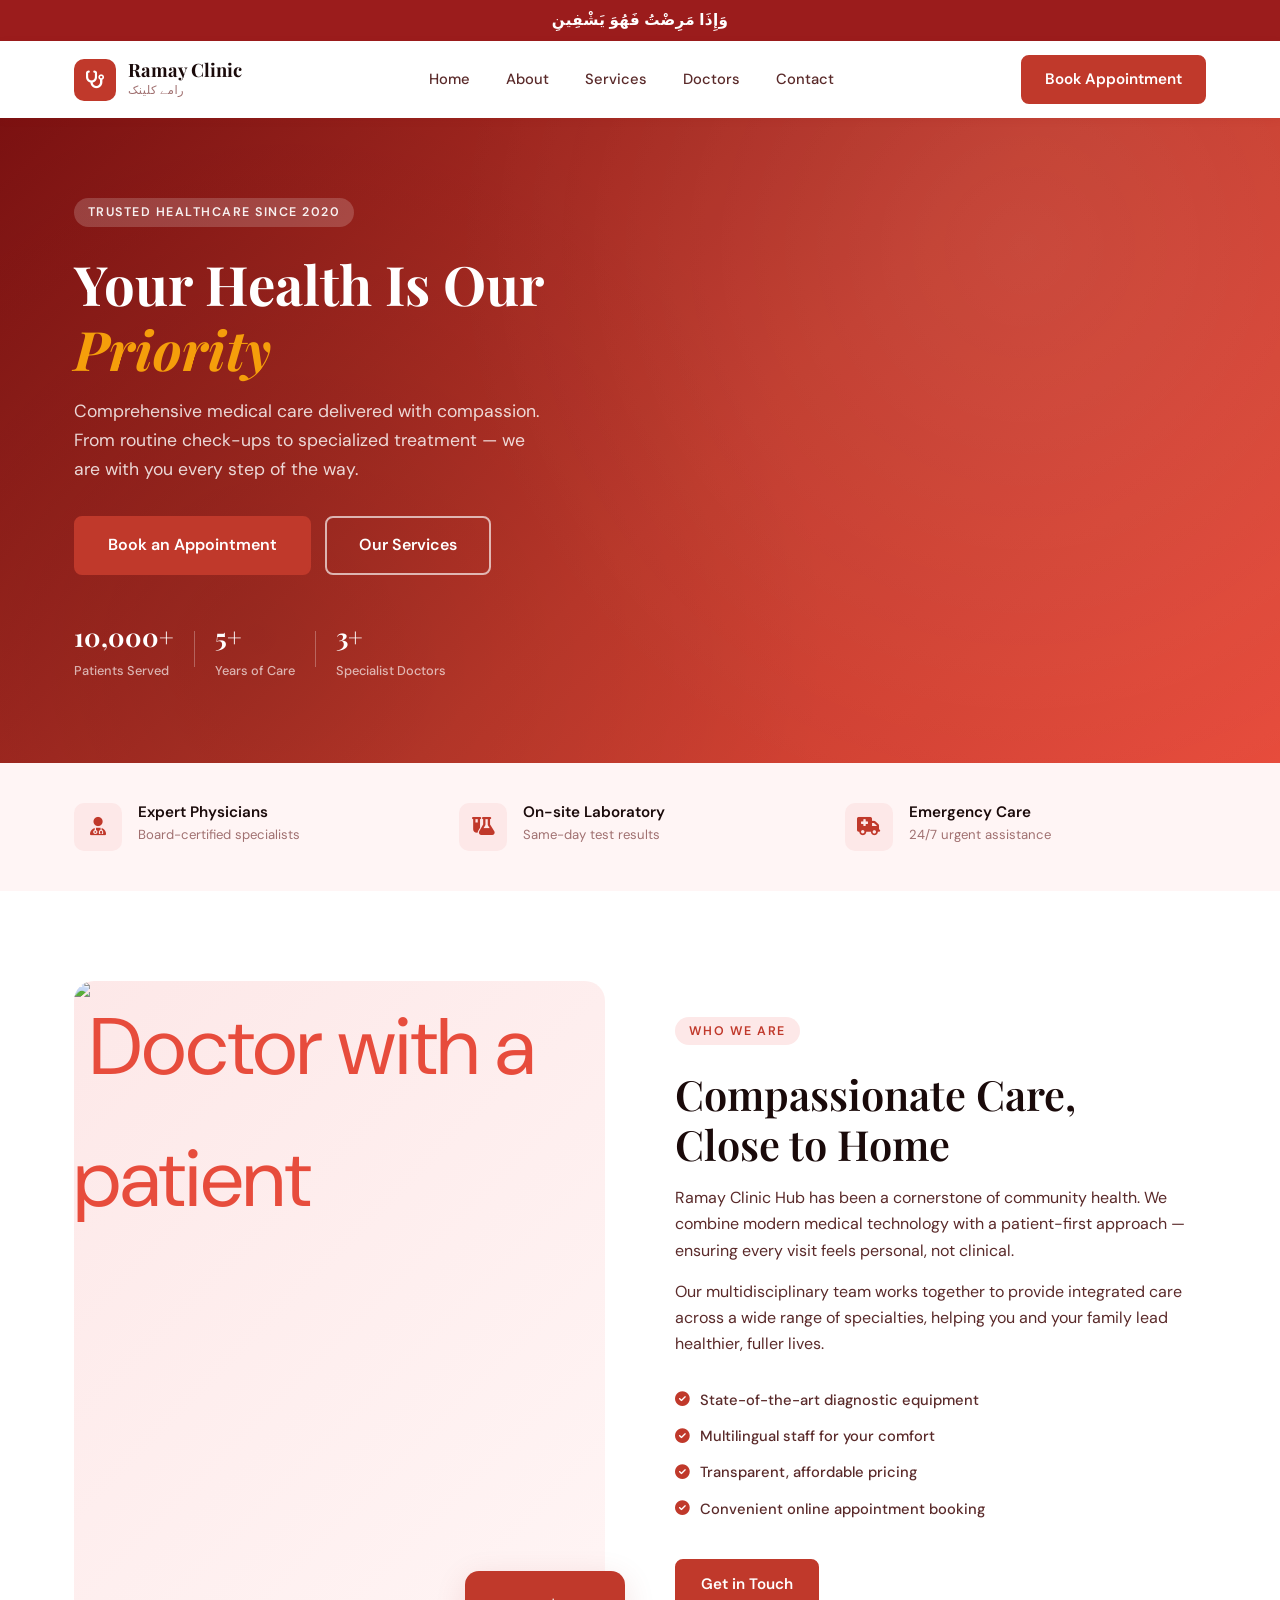
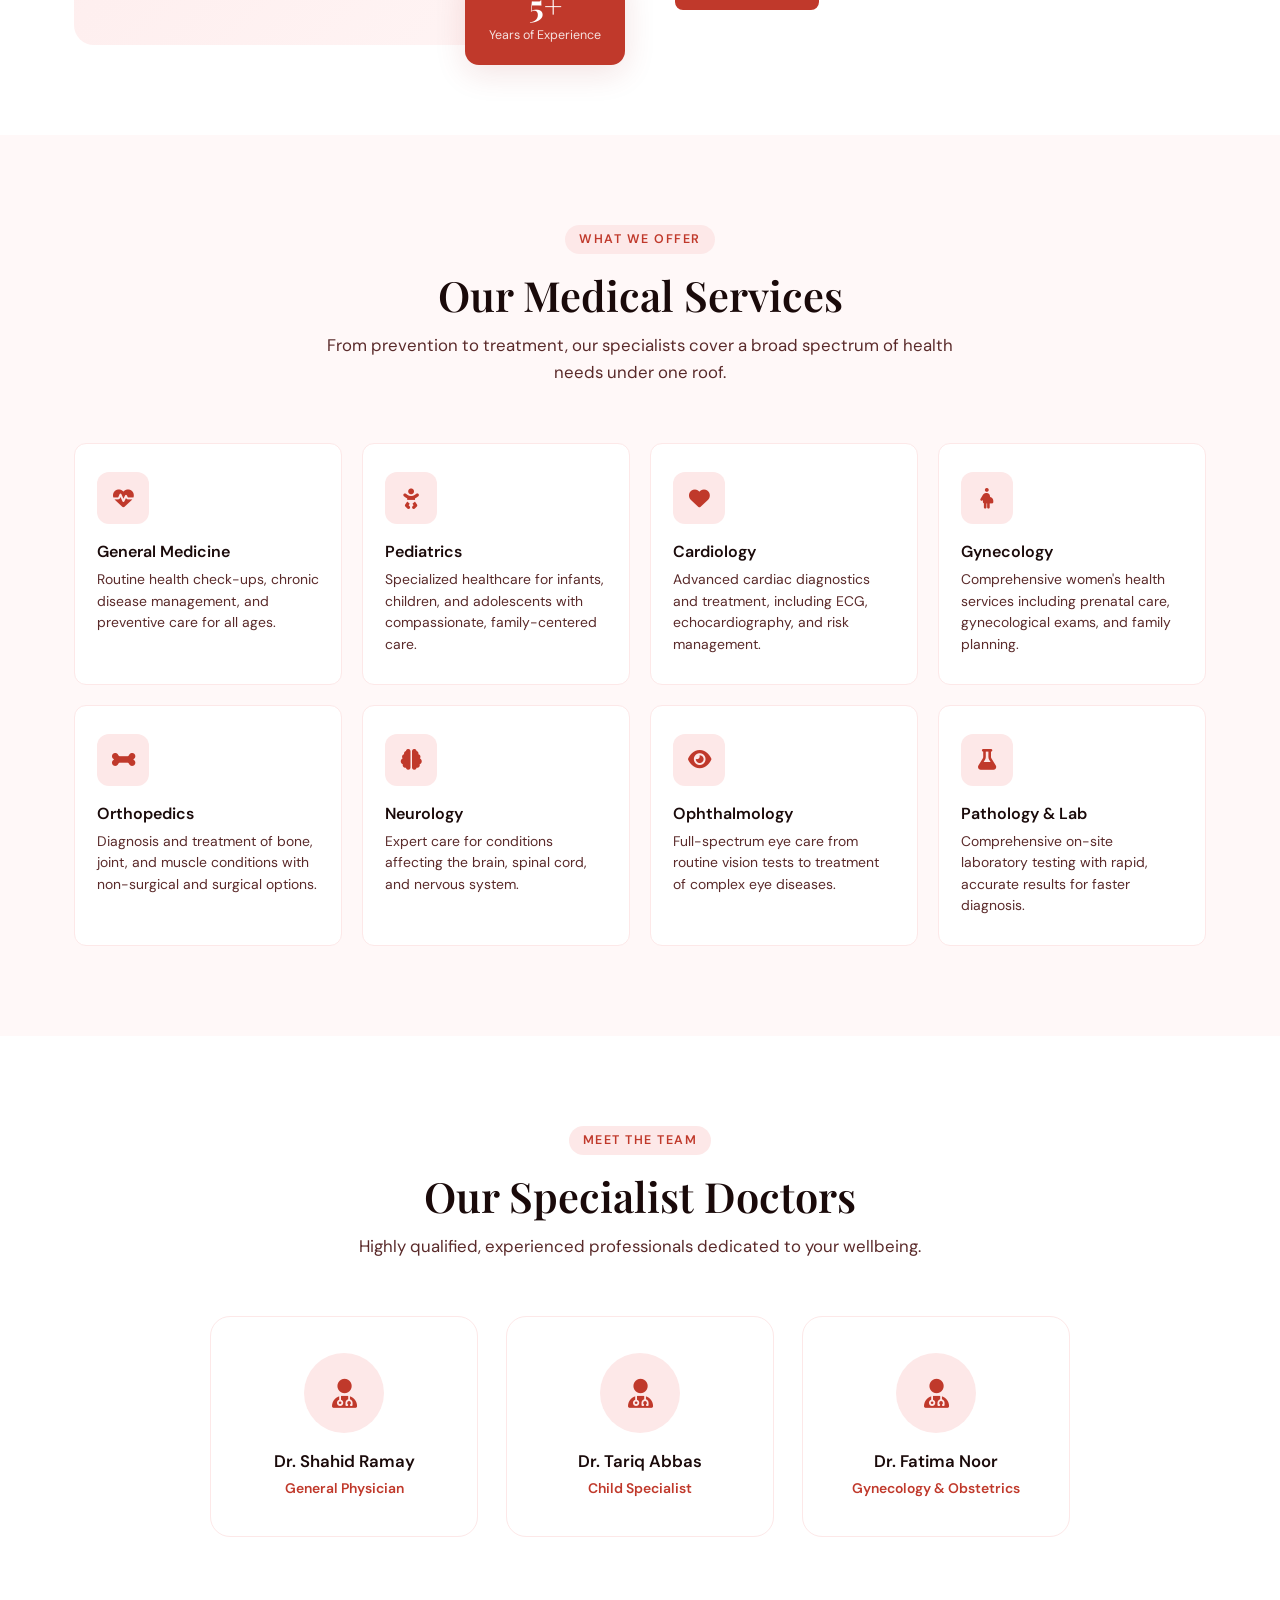
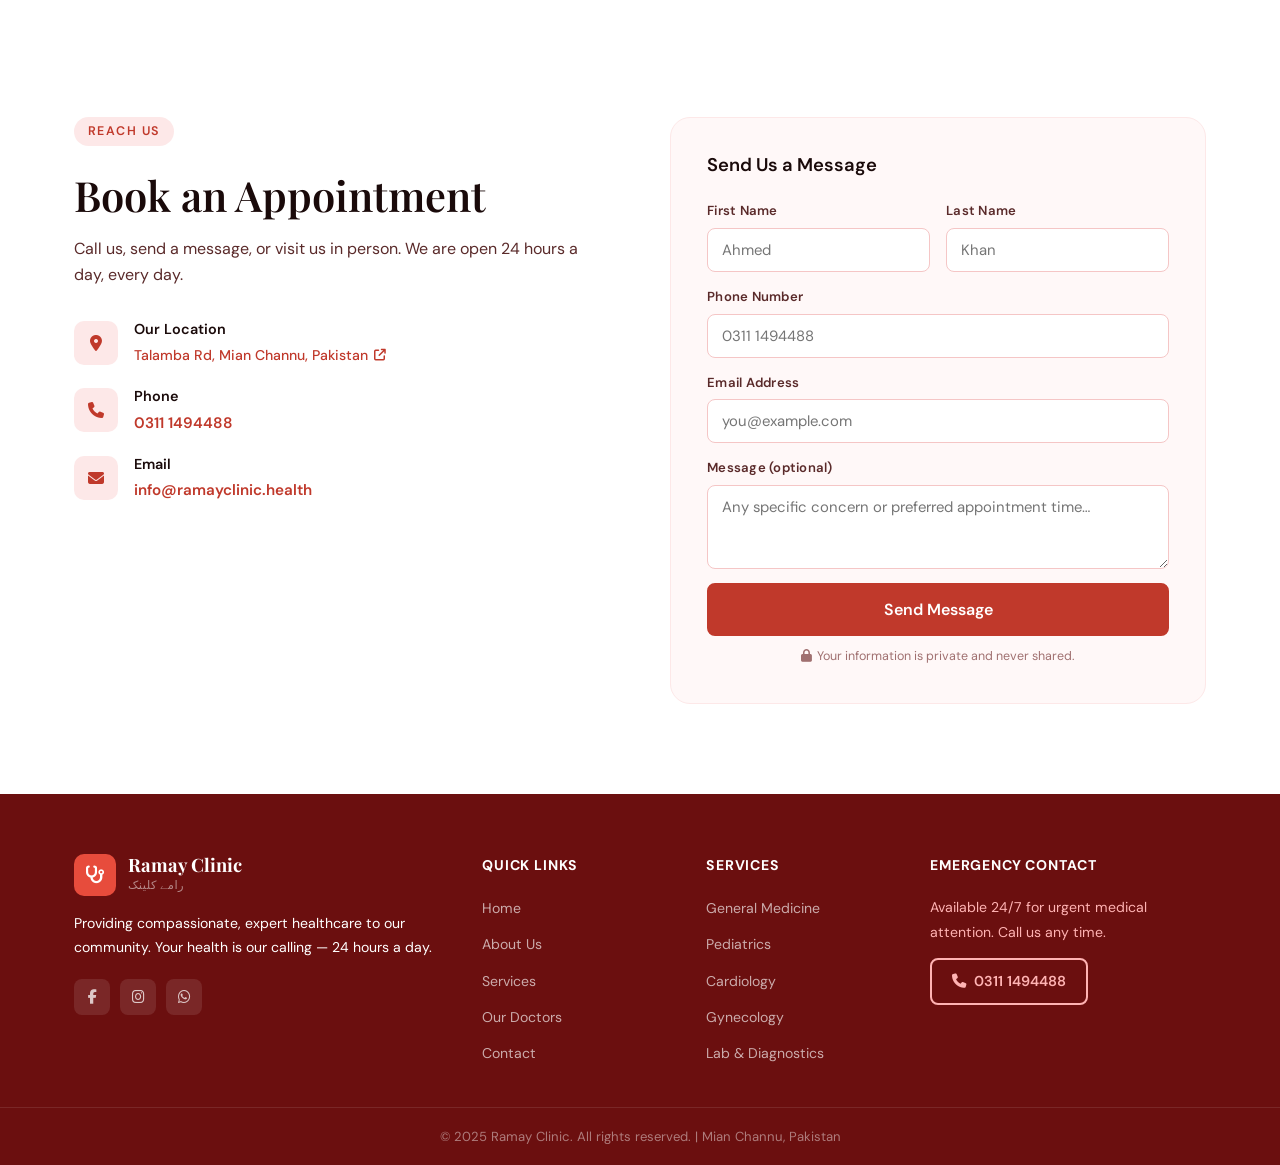
==== index.html @ 27552fd7 "Add files via upload" ====
<!DOCTYPE html>
<html lang="en">
<head>
  <meta charset="UTF-8" />
  <meta name="viewport" content="width=device-width, initial-scale=1.0" />
  <title>Ramay Clinic  | رامے کلینک</title>
  <link rel="stylesheet" href="style.css" />
  <link href="https://fonts.googleapis.com/css2?family=DM+Sans:ital,opsz,wght@0,9..40,300;0,9..40,400;0,9..40,500;0,9..40,600;0,9..40,700;1,9..40,400&family=Playfair+Display:wght@400;600;700&display=swap" rel="stylesheet" />
  <link rel="stylesheet" href="https://cdnjs.cloudflare.com/ajax/libs/font-awesome/6.5.0/css/all.min.css" />
</head>
<body>

  <!-- TOP BAR -->
  <div class="topbar">
    <div class="topbar-inner">
      <div class="topbar-marquee" aria-label="Arabic quote about healing">
        <span class="topbar-marquee-text">وَإِذَا مَرِضْتُ فَهُوَ يَشْفِينِ</span>
      </div>
    </div>
  </div>

  <!-- NAVBAR -->
  <header class="navbar" id="navbar">
    <div class="container nav-inner">
      <a href="#" class="logo">
        <div class="logo-icon"><i class="fa fa-stethoscope"></i></div>
        <div class="logo-text">
          <span class="logo-main">Ramay Clinic</span>
          <span class="logo-sub">رامے کلینک</span>
        </div>
      </a>
      <nav class="nav-links">
        <a href="#home">Home</a>
        <a href="#about">About</a>
        <a href="#services">Services</a>
        <a href="#doctors">Doctors</a>
        <a href="#contact">Contact</a>
      </nav>
      <a href="#contact" class="btn btn-primary nav-cta">Book Appointment</a>
      <button class="hamburger" id="hamburger" aria-label="Menu">
        <span></span><span></span><span></span>
      </button>
    </div>
    <div class="mobile-menu" id="mobileMenu">
      <a href="#home">Home</a>
      <a href="#about">About</a>
      <a href="#services">Services</a>
      <a href="#doctors">Doctors</a>
      <a href="#contact">Contact</a>
      <a href="#contact" class="btn btn-primary">Book Appointment</a>
    </div>
  </header>

  <!-- HERO -->
  <section class="hero" id="home">
    <div class="hero-bg"></div>
    <div class="container hero-inner">
      <div class="hero-content">
        <span class="eyebrow">Trusted Healthcare Since 2020</span>
        <h1>Your Health Is Our <em>Priority</em></h1>
        <p class="hero-desc">Comprehensive medical care delivered with compassion. From routine check-ups to specialized treatment — we are with you every step of the way.</p>
        <div class="hero-actions">
          <a href="#contact" class="btn btn-primary btn-lg">Book an Appointment</a>
          <a href="#services" class="btn btn-outline btn-lg">Our Services</a>
        </div>
        <div class="hero-stats">
          <div class="stat">
            <strong>10,000+</strong>
            <span>Patients Served</span>
          </div>
          <div class="stat-divider"></div>
          <div class="stat">
            <strong>5+</strong>
            <span>Years of Care</span>
          </div>
          <div class="stat-divider"></div>
          <div class="stat">
            <strong>3+</strong>
            <span>Specialist Doctors</span>
          </div>
        </div>
      </div>
      
  </section>

  <!-- QUICK FEATURES STRIP -->
  <section class="features-strip">
    <div class="container features-grid">
      <div class="feature-item">
        <div class="fi-icon"><i class="fa fa-user-doctor"></i></div>
        <div>
          <h4>Expert Physicians</h4>
          <p>Board-certified specialists</p>
        </div>
      </div>
      <div class="feature-item">
        <div class="fi-icon"><i class="fa fa-flask-vial"></i></div>
        <div>
          <h4>On-site Laboratory</h4>
          <p>Same-day test results</p>
        </div>
      </div>
      <div class="feature-item">
        <div class="fi-icon"><i class="fa fa-ambulance"></i></div>
        <div>
          <h4>Emergency Care</h4>
          <p>24/7 urgent assistance</p>
        </div>
      </div>
    </div>
  </section>

  <!-- ABOUT -->
  <section class="about section" id="about">
    <div class="container about-inner">
      <div class="about-image-col">
        <div class="about-img-wrap">
          <div class="about-img-placeholder">
            <img class="about-photo" src="wwroot/images/image.png" alt="Doctor with a patient" />
          </div>
          <div class="about-exp-badge">
            <strong>5+</strong>
            <span>Years of Experience</span>
          </div>
        </div>
      </div>
      <div class="about-content">
        <span class="eyebrow">Who We Are</span>
        <h2>Compassionate Care, <br/>Close to Home</h2>
        <p>Ramay Clinic Hub has been a cornerstone of community health. We combine modern medical technology with a patient-first approach — ensuring every visit feels personal, not clinical.</p>
        <p>Our multidisciplinary team works together to provide integrated care across a wide range of specialties, helping you and your family lead healthier, fuller lives.</p>
        <ul class="about-highlights">
          <li><i class="fa fa-circle-check"></i> State-of-the-art diagnostic equipment</li>
          <li><i class="fa fa-circle-check"></i> Multilingual staff for your comfort</li>
          <li><i class="fa fa-circle-check"></i> Transparent, affordable pricing</li>
          <li><i class="fa fa-circle-check"></i> Convenient online appointment booking</li>
        </ul>
        <a href="#contact" class="btn btn-primary">Get in Touch</a>
      </div>
    </div>
  </section>

  <!-- SERVICES -->
  <section class="services section bg-light" id="services">
    <div class="container">
      <div class="section-header">
        <span class="eyebrow">What We Offer</span>
        <h2>Our Medical Services</h2>
        <p>From prevention to treatment, our specialists cover a broad spectrum of health needs under one roof.</p>
      </div>
      <div class="services-grid">
        <div class="service-card">
          <div class="sc-icon"><i class="fa fa-heart-pulse"></i></div>
          <h3>General Medicine</h3>
          <p>Routine health check-ups, chronic disease management, and preventive care for all ages.</p>
        </div>
        <div class="service-card">
          <div class="sc-icon"><i class="fa fa-baby"></i></div>
          <h3>Pediatrics</h3>
          <p>Specialized healthcare for infants, children, and adolescents with compassionate, family-centered care.</p>
        </div>
        <div class="service-card">
          <div class="sc-icon"><i class="fa fa-heart"></i></div>
          <h3>Cardiology</h3>
          <p>Advanced cardiac diagnostics and treatment, including ECG, echocardiography, and risk management.</p>
        </div>
        <div class="service-card">
          <div class="sc-icon"><i class="fa fa-person-pregnant"></i></div>
          <h3>Gynecology</h3>
          <p>Comprehensive women's health services including prenatal care, gynecological exams, and family planning.</p>
        </div>
        <div class="service-card">
          <div class="sc-icon"><i class="fa fa-bone"></i></div>
          <h3>Orthopedics</h3>
          <p>Diagnosis and treatment of bone, joint, and muscle conditions with non-surgical and surgical options.</p>
        </div>
        <div class="service-card">
          <div class="sc-icon"><i class="fa fa-brain"></i></div>
          <h3>Neurology</h3>
          <p>Expert care for conditions affecting the brain, spinal cord, and nervous system.</p>
        </div>
        <div class="service-card">
          <div class="sc-icon"><i class="fa fa-eye"></i></div>
          <h3>Ophthalmology</h3>
          <p>Full-spectrum eye care from routine vision tests to treatment of complex eye diseases.</p>
        </div>
        <div class="service-card">
          <div class="sc-icon"><i class="fa fa-flask"></i></div>
          <h3>Pathology & Lab</h3>
          <p>Comprehensive on-site laboratory testing with rapid, accurate results for faster diagnosis.</p>
        </div>
      </div>
    </div>
  </section>

  <!-- DOCTORS -->
  <section class="doctors section" id="doctors">
    <div class="container">
      <div class="section-header">
        <span class="eyebrow">Meet the Team</span>
        <h2>Our Specialist Doctors</h2>
        <p>Highly qualified, experienced professionals dedicated to your wellbeing.</p>
      </div>
      <div class="doctors-grid">
        <div class="doctor-card">
          <div class="doc-avatar"><i class="fa fa-user-doctor"></i></div>
          <div class="doc-info">
            <h3>Dr. Shahid Ramay</h3>
            <p class="doc-spec">General Physician</p>
          </div>
        </div>
        <div class="doctor-card">
          <div class="doc-avatar"><i class="fa fa-user-doctor"></i></div>
          <div class="doc-info">
            <h3>Dr. Tariq Abbas</h3>
            <p class="doc-spec">Child Specialist</p>
          </div>
        </div>
        <div class="doctor-card">
          <div class="doc-avatar"><i class="fa fa-user-doctor"></i></div>
          <div class="doc-info">
            <h3>Dr. Fatima Noor</h3>
            <p class="doc-spec">Gynecology & Obstetrics</p>
          </div>
        </div>
      </div>
    </div>
  </section>

  <!-- CONTACT -->
  <section class="contact section" id="contact">
    <div class="container contact-inner">
      <div class="contact-info">
        <span class="eyebrow">Reach Us</span>
        <h2>Book an Appointment</h2>
        <p>Call us, send a message, or visit us in person. We are open 24 hours a day, every day.</p>

        <div class="info-items">
          <div class="info-item">
            <div class="ii-icon"><i class="fa fa-location-dot"></i></div>
            <div>
              <h4>Our Location</h4>
              <a href="https://maps.google.com/?q=F943+4VP,+Talamba+Rd,+Mian+Channu" target="_blank" rel="noopener" class="map-link">
                Talamba Rd, Mian Channu, Pakistan
                <i class="fa fa-arrow-up-right-from-square"></i>
              </a>
            </div>
          </div>
          <div class="info-item">
            <div class="ii-icon"><i class="fa fa-phone"></i></div>
            <div>
              <h4>Phone</h4>
              <a href="tel:03111494488" class="contact-link">0311 1494488</a>
            </div>
          </div>
          <div class="info-item">
            <div class="ii-icon"><i class="fa fa-envelope"></i></div>
            <div>
              <h4>Email</h4>
              <a href="mailto:info@ramayclinic.health" class="contact-link">info@ramayclinic.health</a>
            </div>
          </div>
          
        </div>
      </div>

      <div class="contact-form-wrap">
        <form class="contact-form" id="contactForm">
          <h3>Send Us a Message</h3>
          <div class="form-row">
            <div class="form-group">
              <label for="fname">First Name</label>
              <input type="text" id="fname" placeholder="Ahmed" required />
            </div>
            <div class="form-group">
              <label for="lname">Last Name</label>
              <input type="text" id="lname" placeholder="Khan" required />
            </div>
          </div>
          <div class="form-group">
            <label for="phone">Phone Number</label>
            <input type="tel" id="phone" placeholder="0311 1494488" required />
          </div>
          <div class="form-group">
            <label for="email">Email Address</label>
            <input type="email" id="email" placeholder="you@example.com" />
          </div>
          
          <div class="form-group">
            <label for="message">Message (optional)</label>
            <textarea id="message" rows="3" placeholder="Any specific concern or preferred appointment time…"></textarea>
          </div>
          <button type="submit" class="btn btn-primary btn-block btn-lg">Send Message</button>
          <p class="form-note"><i class="fa fa-lock"></i> Your information is private and never shared.</p>
          <div class="form-success" id="formSuccess">
            <i class="fa fa-circle-check"></i>
            <strong>Request Sent!</strong> We are happy to assist you.
          </div>
        </form>
      </div>
    </div>
  </section>

  <!-- FOOTER -->
  <footer class="footer">
    <div class="container footer-inner">
      <div class="footer-brand">
        <div class="logo">
          <div class="logo-icon"><i class="fa fa-stethoscope"></i></div>
          <div class="logo-text">
            <span class="logo-main">Ramay Clinic</span>
            <span class="logo-sub">رامے کلینک</span>
          </div>
        </div>
        <p>Providing compassionate, expert healthcare to our community. Your health is our calling — 24 hours a day.</p>
        <div class="social-links">
          <a href="#" aria-label="Facebook"><i class="fab fa-facebook-f"></i></a>
          <a href="#" aria-label="Instagram"><i class="fab fa-instagram"></i></a>
          <a href="#" aria-label="WhatsApp"><i class="fab fa-whatsapp"></i></a>
        </div>
      </div>
      <div class="footer-col">
        <h5>Quick Links</h5>
        <ul>
          <li><a href="#home">Home</a></li>
          <li><a href="#about">About Us</a></li>
          <li><a href="#services">Services</a></li>
          <li><a href="#doctors">Our Doctors</a></li>
          <li><a href="#contact">Contact</a></li>
        </ul>
      </div>
      <div class="footer-col">
        <h5>Services</h5>
        <ul>
          <li><a href="#services">General Medicine</a></li>
          <li><a href="#services">Pediatrics</a></li>
          <li><a href="#services">Cardiology</a></li>
          <li><a href="#services">Gynecology</a></li>
          <li><a href="#services">Lab & Diagnostics</a></li>
        </ul>
      </div>
      <div class="footer-col">
        <h5>Emergency Contact</h5>
        <p style="color:#ffb3b3; font-size:0.88rem; line-height:1.8; margin-bottom:12px;">Available 24/7 for urgent medical attention. Call us any time.</p>
        <a href="tel:03111494488" class="btn btn-outline-light">
          <i class="fa fa-phone"></i> 0311 1494488
        </a>
      </div>
    </div>
    <div class="footer-bottom">
      <div class="container">
        <p>© 2025 Ramay Clinic. All rights reserved. | Mian Channu, Pakistan</p>
      </div>
    </div>
  </footer>

  <script src="script.js"></script>
</body>
</html>
---- style.css ----
/* ===================================
   RAMA CLINIC HUB — RED & WHITE THEME
   Palette:
   --red-dark:    #9b1c1c
   --red:         #c0392b
   --red-mid:     #e74c3c
   --red-light:   #fde8e8
   --red-pale:    #fff5f5
   --accent:      #f59e0b
   --text:        #1a0a0a
   --text-mid:    #5a2a2a
   --text-light:  #a07070
   --white:       #ffffff
   --bg-light:    #fff8f8
=================================== */

*, *::before, *::after { box-sizing: border-box; margin: 0; padding: 0; }

:root {
  --red-dark:   #9b1c1c;
  --red:        #c0392b;
  --red-mid:    #e74c3c;
  --red-light:  #fde8e8;
  --red-pale:   #fff5f5;
  --accent:     #f59e0b;
  --text:       #1a0a0a;
  --text-mid:   #5a2a2a;
  --text-light: #a07070;
  --white:      #ffffff;
  --bg-light:   #fff8f8;
  --shadow-sm:  0 2px 8px rgba(155,28,28,0.08);
  --shadow-md:  0 8px 32px rgba(155,28,28,0.12);
  --shadow-lg:  0 20px 60px rgba(155,28,28,0.16);
  --radius:     12px;
  --radius-lg:  20px;
}

html { scroll-behavior: smooth; }

body {
  font-family: 'DM Sans', system-ui, sans-serif;
  color: var(--text);
  background: var(--white);
  line-height: 1.65;
  font-size: 1rem;
  -webkit-font-smoothing: antialiased;
}

h1, h2, h3, h4 {
  font-family: 'Playfair Display', Georgia, serif;
  line-height: 1.2;
  color: var(--text);
}

h1 { font-size: clamp(2.2rem, 5vw, 3.4rem); font-weight: 700; }
h2 { font-size: clamp(1.8rem, 3.5vw, 2.6rem); font-weight: 600; }
h3 { font-size: 1.25rem; font-weight: 600; }
h4 { font-size: 1rem; font-weight: 600; }

p { color: var(--text-mid); }
a { text-decoration: none; color: inherit; }

.container {
  max-width: 1180px;
  margin: 0 auto;
  padding: 0 24px;
}

.section { padding: 90px 0; }
.bg-light { background: var(--bg-light); }

.eyebrow {
  display: inline-block;
  font-family: 'DM Sans', sans-serif;
  font-size: 0.78rem;
  font-weight: 600;
  letter-spacing: 0.12em;
  text-transform: uppercase;
  color: var(--red);
  background: var(--red-light);
  padding: 4px 14px;
  border-radius: 100px;
  margin-bottom: 1rem;
}

.section-header {
  text-align: center;
  max-width: 640px;
  margin: 0 auto 3.5rem;
}
.section-header p { margin-top: 0.75rem; font-size: 1.05rem; }

/* BUTTONS */
.btn {
  display: inline-flex;
  align-items: center;
  gap: 8px;
  padding: 11px 24px;
  border-radius: 8px;
  font-family: 'DM Sans', sans-serif;
  font-size: 0.95rem;
  font-weight: 600;
  cursor: pointer;
  border: 2px solid transparent;
  transition: all 0.2s ease;
  white-space: nowrap;
}
.btn-primary {
  background: var(--red);
  color: var(--white);
  border-color: var(--red);
}
.btn-primary:hover {
  background: var(--red-dark);
  border-color: var(--red-dark);
  transform: translateY(-1px);
  box-shadow: 0 6px 20px rgba(155,28,28,0.28);
}
.btn-outline {
  background: transparent;
  color: var(--white);
  border-color: rgba(255,255,255,0.65);
}
.btn-outline:hover {
  background: rgba(255,255,255,0.15);
  border-color: var(--white);
}
.btn-outline-light {
  background: transparent;
  color: #ffb3b3;
  border: 2px solid #ffb3b3;
  border-radius: 8px;
  padding: 10px 20px;
  font-size: 0.9rem;
  font-weight: 600;
  transition: all 0.2s;
}
.btn-outline-light:hover { background: rgba(255,255,255,0.1); }
.btn-lg { padding: 14px 32px; font-size: 1rem; }
.btn-block { width: 100%; justify-content: center; }

/* TOP BAR */
.topbar {
  background: var(--red-dark);
  color: rgba(255,255,255,0.85);
  font-size: 0.83rem;
  padding: 8px 0;
}
.topbar-inner {
  width: 100%;
  max-width: none;
  padding: 0 24px;
  box-sizing: border-box;
  display: flex;
  justify-content: center;
  align-items: center;
  flex-wrap: wrap;
  gap: 8px;
  overflow: hidden;
}
.topbar-marquee {
  width: 100%;
  overflow: hidden;
  display: flex;
  align-items: center;
  justify-content: flex-start;
}
.topbar-marquee-text {
  display: inline-block;
  min-width: 100%;
  white-space: nowrap;
  font-size: 0.95rem;
  font-weight: 700;
  letter-spacing: 0.02em;
  color: #ffffff;
  text-align: center;
  animation: topbar-marquee 5s ease-out 1 forwards;
}

@keyframes topbar-marquee {
  0% { transform: translateX(-120%); }
  100% { transform: translateX(0); }
}

/* NAVBAR */
.navbar {
  position: sticky;
  top: 0;
  z-index: 100;
  background: var(--white);
  box-shadow: var(--shadow-sm);
  padding: 0;
  transition: box-shadow 0.3s;
}
.navbar.scrolled { box-shadow: var(--shadow-md); }
.nav-inner {
  display: flex;
  align-items: center;
  justify-content: space-between;
  padding-top: 14px;
  padding-bottom: 14px;
  gap: 24px;
}
.logo {
  display: flex;
  align-items: center;
  gap: 12px;
}
.logo-icon {
  width: 42px;
  height: 42px;
  background: var(--red);
  border-radius: 10px;
  display: flex;
  align-items: center;
  justify-content: center;
  color: var(--white);
  font-size: 1.1rem;
  flex-shrink: 0;
}
.logo-main {
  display: block;
  font-family: 'Playfair Display', serif;
  font-size: 1.15rem;
  font-weight: 700;
  color: var(--text);
  line-height: 1.2;
}
.logo-sub {
  display: block;
  font-size: 0.72rem;
  color: var(--text-light);
  font-weight: 500;
  letter-spacing: 0.04em;
}
.nav-links {
  display: flex;
  gap: 8px;
}
.nav-links a {
  padding: 8px 14px;
  color: var(--text-mid);
  font-size: 0.92rem;
  font-weight: 500;
  border-radius: 6px;
  transition: color 0.2s, background 0.2s;
}
.nav-links a:hover {
  color: var(--red);
  background: var(--red-pale);
}
.nav-cta { padding: 10px 22px; }
.hamburger {
  display: none;
  flex-direction: column;
  gap: 5px;
  background: none;
  border: none;
  cursor: pointer;
  padding: 4px;
}
.hamburger span {
  display: block;
  width: 24px;
  height: 2px;
  background: var(--text);
  border-radius: 2px;
  transition: all 0.3s;
}
.mobile-menu {
  display: none;
  flex-direction: column;
  padding: 12px 24px 20px;
  border-top: 1px solid var(--red-light);
  gap: 4px;
}
.mobile-menu a {
  padding: 10px 12px;
  border-radius: 8px;
  font-weight: 500;
  color: var(--text-mid);
  transition: background 0.2s, color 0.2s;
}
.mobile-menu a:hover { background: var(--red-pale); color: var(--red); }
.mobile-menu .btn { margin-top: 8px; justify-content: center; }
.mobile-menu.open { display: flex; }

/* HERO */
.hero {
  position: relative;
  background: linear-gradient(135deg, #7b1111 0%, #c0392b 55%, #e74c3c 100%);
  padding: 80px 0 0;
  overflow: hidden;
  min-height: 580px;
}
.hero-bg {
  position: absolute;
  inset: 0;
  background:
    radial-gradient(circle at 80% 20%, rgba(255,255,255,0.07) 0%, transparent 50%),
    radial-gradient(circle at 20% 80%, rgba(0,0,0,0.12) 0%, transparent 50%);
}
.hero-inner {
  position: relative;
  z-index: 2;
  display: grid;
  grid-template-columns: 1fr 1fr;
  gap: 60px;
  align-items: center;
  padding-bottom: 80px;
}
.hero-content .eyebrow {
  background: rgba(255,255,255,0.18);
  color: rgba(255,255,255,0.92);
}
.hero-content h1 { color: var(--white); margin: 0.5rem 0 1rem; }
.hero-content h1 em { font-style: italic; color: var(--accent); }
.hero-desc {
  color: rgba(255,255,255,0.82);
  font-size: 1.1rem;
  max-width: 480px;
  margin-bottom: 2rem;
}
.hero-actions {
  display: flex;
  gap: 14px;
  flex-wrap: wrap;
  margin-bottom: 2.5rem;
}
.hero-stats { display: flex; align-items: center; gap: 20px; }
.stat strong {
  display: block;
  font-size: 1.6rem;
  font-weight: 700;
  color: var(--white);
  font-family: 'Playfair Display', serif;
}
.stat span { font-size: 0.8rem; color: rgba(255,255,255,0.65); font-weight: 500; }
.stat-divider { width: 1px; height: 36px; background: rgba(255,255,255,0.28); }

/* HERO CARD */
.hero-visual { position: relative; display: flex; justify-content: center; }
.hero-card {
  background: var(--white);
  border-radius: var(--radius-lg);
  padding: 28px;
  box-shadow: var(--shadow-lg);
  width: 100%;
  max-width: 340px;
}
.hero-card-header { display: flex; align-items: center; gap: 14px; margin-bottom: 18px; }
.hc-icon {
  width: 46px; height: 46px;
  background: var(--red-light);
  border-radius: 10px;
  display: flex; align-items: center; justify-content: center;
  color: var(--red); font-size: 1.2rem;
}
.hc-title { font-size: 0.78rem; color: var(--text-light); font-weight: 500; margin-bottom: 2px; }
.hc-time { font-size: 0.98rem; font-weight: 700; color: var(--text); }
.hc-divider { height: 1px; background: var(--red-light); margin-bottom: 18px; }
.hero-checklist { list-style: none; margin-bottom: 20px; }
.hero-checklist li {
  display: flex; align-items: center; gap: 10px;
  padding: 7px 0; font-size: 0.92rem; font-weight: 500; color: var(--text-mid);
  border-bottom: 1px solid var(--red-pale);
}
.hero-checklist li:last-child { border-bottom: none; }
.hero-checklist li i { color: var(--red); font-size: 0.9rem; }

.floating-badge {
  position: absolute;
  background: var(--white);
  border-radius: 100px;
  padding: 8px 16px;
  display: flex; align-items: center; gap: 8px;
  font-size: 0.82rem; font-weight: 600;
  box-shadow: var(--shadow-md);
  color: var(--text); white-space: nowrap;
}
.floating-badge i { color: var(--red); }
.badge-one { top: -20px; left: -30px; }
.badge-two { bottom: 30px; right: -20px; }

.hero-wave { position: relative; z-index: 1; line-height: 0; }
.hero-wave svg { display: block; width: 100%; height: 60px; }

/* FEATURES STRIP */
.features-strip { background: var(--red-pale); padding: 40px 0; }
.features-grid { display: grid; grid-template-columns: repeat(3, 1fr); gap: 24px; }
.feature-item { display: flex; align-items: flex-start; gap: 16px; }
.fi-icon {
  width: 48px; height: 48px;
  background: var(--red-light);
  border-radius: 10px;
  display: flex; align-items: center; justify-content: center;
  color: var(--red); font-size: 1.15rem; flex-shrink: 0;
}
.feature-item h4 { font-family: 'DM Sans', sans-serif; font-size: 0.95rem; margin-bottom: 2px; }
.feature-item p { font-size: 0.82rem; color: var(--text-light); }

/* ABOUT */
.about-inner { display: grid; grid-template-columns: 1fr 1fr; gap: 70px; align-items: center; }
.about-img-wrap { position: relative; }
.about-img-placeholder {
  background: linear-gradient(135deg, var(--red-light) 0%, var(--red-pale) 100%);
  border-radius: var(--radius-lg);
  aspect-ratio: 4/5;
  display: flex; align-items: center; justify-content: center;
  font-size: 5rem; color: var(--red-mid);
  overflow: hidden;
}
.about-photo {
  width: 100%;
  height: 100%;
  object-fit: cover;
  display: block;
}
.about-exp-badge {
  position: absolute; bottom: -20px; right: -20px;
  background: var(--red); color: var(--white);
  border-radius: 14px; padding: 18px 24px; text-align: center;
  box-shadow: var(--shadow-md);
}
.about-exp-badge strong { display: block; font-size: 2rem; font-family: 'Playfair Display', serif; line-height: 1; }
.about-exp-badge span { font-size: 0.78rem; opacity: 0.85; }
.about-content h2 { margin: 0.5rem 0 1rem; }
.about-content p { margin-bottom: 0.9rem; }
.about-highlights { list-style: none; margin: 1.5rem 0 2rem; }
.about-highlights li {
  display: flex; align-items: center; gap: 10px;
  padding: 6px 0; font-size: 0.92rem; color: var(--text-mid); font-weight: 500;
}
.about-highlights li i { color: var(--red); }

/* SERVICES */
.services-grid { display: grid; grid-template-columns: repeat(4, 1fr); gap: 20px; }
.service-card {
  background: var(--white);
  border-radius: var(--radius);
  padding: 28px 22px;
  border: 1.5px solid var(--red-light);
  transition: all 0.25s ease;
  cursor: default;
}
.service-card:hover {
  border-color: var(--red);
  box-shadow: var(--shadow-md);
  transform: translateY(-4px);
}
.sc-icon {
  width: 52px; height: 52px;
  background: var(--red-light);
  border-radius: 12px;
  display: flex; align-items: center; justify-content: center;
  color: var(--red); font-size: 1.3rem;
  margin-bottom: 18px; transition: background 0.25s;
}
.service-card:hover .sc-icon { background: var(--red); color: var(--white); }
.service-card h3 { font-family: 'DM Sans', sans-serif; font-size: 1rem; margin-bottom: 8px; }
.service-card p { font-size: 0.87rem; line-height: 1.55; }

/* DOCTORS */
.doctors-grid { display: grid; grid-template-columns: repeat(3, 1fr); gap: 28px; max-width: 860px; margin: 0 auto; }
.doctor-card {
  background: var(--white);
  border-radius: var(--radius-lg);
  padding: 36px 22px;
  text-align: center;
  border: 1.5px solid var(--red-light);
  transition: all 0.25s;
}
.doctor-card:hover {
  box-shadow: var(--shadow-md);
  border-color: var(--red);
  transform: translateY(-3px);
}
.doc-avatar {
  width: 80px; height: 80px;
  background: var(--red-light);
  border-radius: 50%;
  display: flex; align-items: center; justify-content: center;
  font-size: 1.8rem; color: var(--red);
  margin: 0 auto 18px;
}
.doc-info h3 { font-family: 'DM Sans', sans-serif; font-size: 1.05rem; margin-bottom: 6px; }
.doc-spec { font-size: 0.87rem; color: var(--red); font-weight: 600; }

/* CONTACT */
.contact-inner { display: grid; grid-template-columns: 1fr 1fr; gap: 60px; align-items: flex-start; }
.contact-info h2 { margin: 0.5rem 0 1rem; }
.contact-info > p { margin-bottom: 2rem; }
.info-items { display: flex; flex-direction: column; gap: 20px; }
.info-item { display: flex; gap: 16px; align-items: flex-start; }
.ii-icon {
  width: 44px; height: 44px;
  background: var(--red-light);
  border-radius: 10px;
  display: flex; align-items: center; justify-content: center;
  color: var(--red); font-size: 1rem; flex-shrink: 0;
}
.info-item h4 { font-family: 'DM Sans', sans-serif; font-size: 0.9rem; margin-bottom: 4px; }
.info-item p { font-size: 0.88rem; line-height: 1.6; }

.map-link {
  display: inline-flex;
  align-items: center;
  gap: 6px;
  color: var(--red);
  font-size: 0.88rem;
  font-weight: 500;
  transition: color 0.2s;
  line-height: 1.5;
}
.map-link:hover { color: var(--red-dark); text-decoration: underline; }
.map-link i { font-size: 0.75rem; }

.contact-link {
  color: var(--red);
  font-size: 0.95rem;
  font-weight: 600;
  transition: color 0.2s;
}
.contact-link:hover { color: var(--red-dark); text-decoration: underline; }

/* FORM */
.contact-form-wrap {
  background: var(--bg-light);
  border-radius: var(--radius-lg);
  padding: 36px;
  border: 1.5px solid var(--red-light);
}
.contact-form h3 { font-family: 'DM Sans', sans-serif; font-size: 1.15rem; margin-bottom: 24px; color: var(--text); }
.form-row { display: grid; grid-template-columns: 1fr 1fr; gap: 16px; }
.form-group { display: flex; flex-direction: column; gap: 6px; margin-bottom: 14px; }
.form-group label { font-size: 0.82rem; font-weight: 600; color: var(--text-mid); letter-spacing: 0.02em; }
.form-group input,
.form-group select,
.form-group textarea {
  padding: 11px 14px;
  border: 1.5px solid #f5c6c6;
  border-radius: 8px;
  font-family: 'DM Sans', sans-serif;
  font-size: 0.93rem;
  color: var(--text);
  background: var(--white);
  transition: border-color 0.2s, box-shadow 0.2s;
  outline: none;
  resize: vertical;
}
.form-group input:focus,
.form-group select:focus,
.form-group textarea:focus {
  border-color: var(--red);
  box-shadow: 0 0 0 3px rgba(192,57,43,0.12);
}
.form-note {
  text-align: center; font-size: 0.78rem; color: var(--text-light);
  margin-top: 10px; display: flex; align-items: center; justify-content: center; gap: 5px;
}
.form-success {
  display: none;
  background: var(--red-light);
  border-radius: 8px; padding: 14px 18px;
  margin-top: 14px; font-size: 0.9rem; color: var(--red-dark);
  gap: 10px; align-items: center;
}
.form-success i { font-size: 1.1rem; }
.form-success.visible { display: flex; }

/* FOOTER */
.footer { background: #6b0f0f; color: rgba(255,255,255,0.75); padding: 60px 0 0; }
.footer-inner { display: grid; grid-template-columns: 2fr 1fr 1fr 1.5fr; gap: 40px; padding-bottom: 40px; }
.footer-brand .logo { margin-bottom: 16px; }
.footer-brand .logo-main { color: var(--white); }
.footer-brand .logo-sub { color: rgba(255,255,255,0.5); }
.footer-brand .logo-icon { background: var(--red-mid); }
.footer-brand p { font-size: 0.88rem; line-height: 1.7; margin-bottom: 20px; color: var(--white); }
.social-links { display: flex; gap: 10px; }
.social-links a {
  width: 36px; height: 36px; border-radius: 8px;
  background: rgba(255,255,255,0.1);
  display: flex; align-items: center; justify-content: center;
  color: rgba(255,255,255,0.75); font-size: 0.9rem;
  transition: background 0.2s, color 0.2s;
}
.social-links a:hover { background: var(--red-mid); color: var(--white); }
.footer-col h5 {
  font-family: 'DM Sans', sans-serif;
  font-size: 0.88rem; font-weight: 700; color: var(--white);
  letter-spacing: 0.06em; text-transform: uppercase; margin-bottom: 18px;
}
.footer-col ul { list-style: none; display: flex; flex-direction: column; gap: 10px; }
.footer-col ul li a { font-size: 0.88rem; color: rgba(255,255,255,0.65); transition: color 0.2s; }
.footer-col ul li a:hover { color: #ffb3b3; }
.footer-col p { font-size: 0.88rem; }
.footer-bottom { border-top: 1px solid rgba(255,255,255,0.1); padding: 18px 0; text-align: center; }
.footer-bottom p { font-size: 0.82rem; color: rgba(255,255,255,0.45); }

/* ========== RESPONSIVE ========== */

@media (max-width: 1024px) {
  .services-grid { grid-template-columns: repeat(2, 1fr); }
  .footer-inner { grid-template-columns: 1fr 1fr; }
}

@media (max-width: 860px) {
  .hero-inner { grid-template-columns: 1fr; gap: 40px; }
  .hero-visual { display: none; }
  .about-inner { grid-template-columns: 1fr; }
  .about-image-col { display: none; }
  .contact-inner { grid-template-columns: 1fr; }
  .features-grid { grid-template-columns: repeat(2, 1fr); }
  .doctors-grid { grid-template-columns: repeat(2, 1fr); max-width: 100%; }
}

@media (max-width: 768px) {
  .nav-links, .nav-cta { display: none; }
  .hamburger { display: flex; }
  .services-grid { grid-template-columns: 1fr; }
  .footer-inner { grid-template-columns: 1fr 1fr; }
  .form-row { grid-template-columns: 1fr; }
}

@media (max-width: 480px) {
  .section { padding: 60px 0; }
  .features-grid { grid-template-columns: 1fr; }
  .doctors-grid { grid-template-columns: 1fr; }
  .footer-inner { grid-template-columns: 1fr; }
  .hero-stats { flex-direction: column; align-items: flex-start; gap: 10px; }
  .stat-divider { display: none; }
  .hero-actions { flex-direction: column; }
}
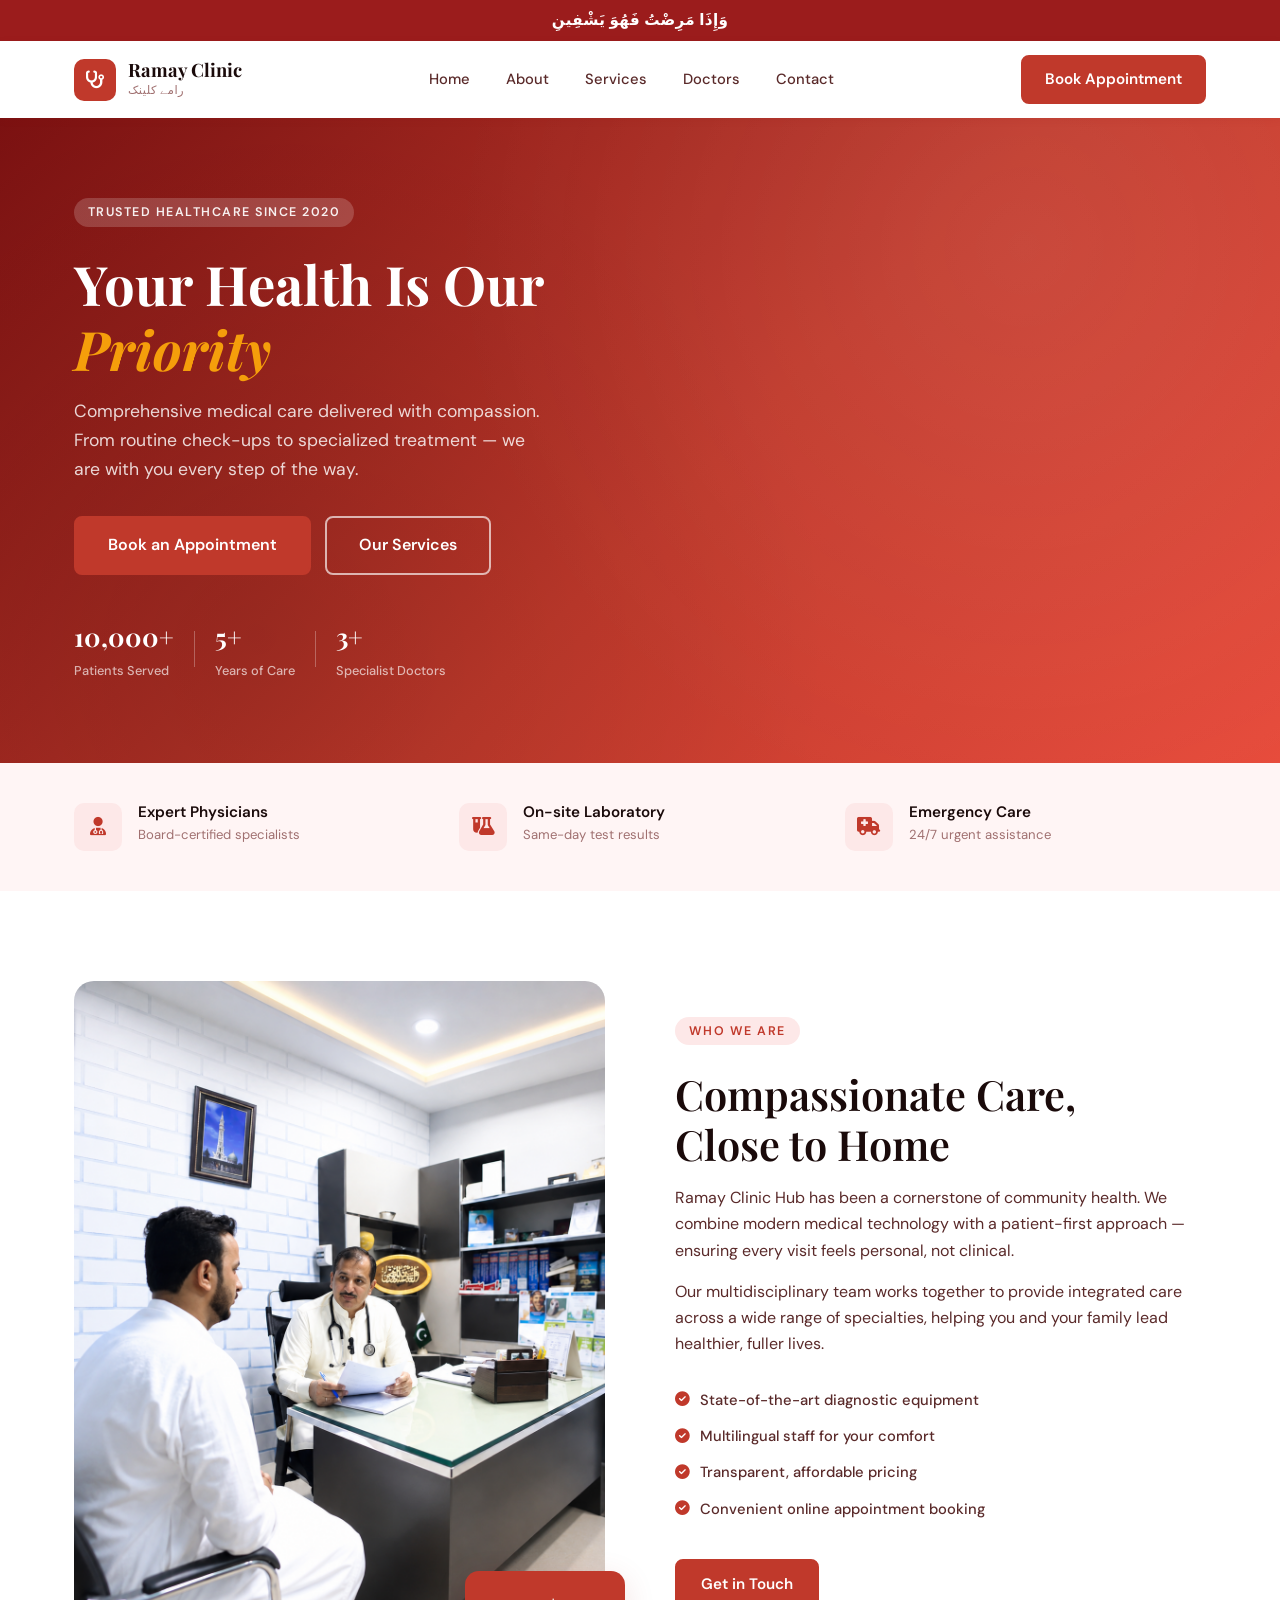
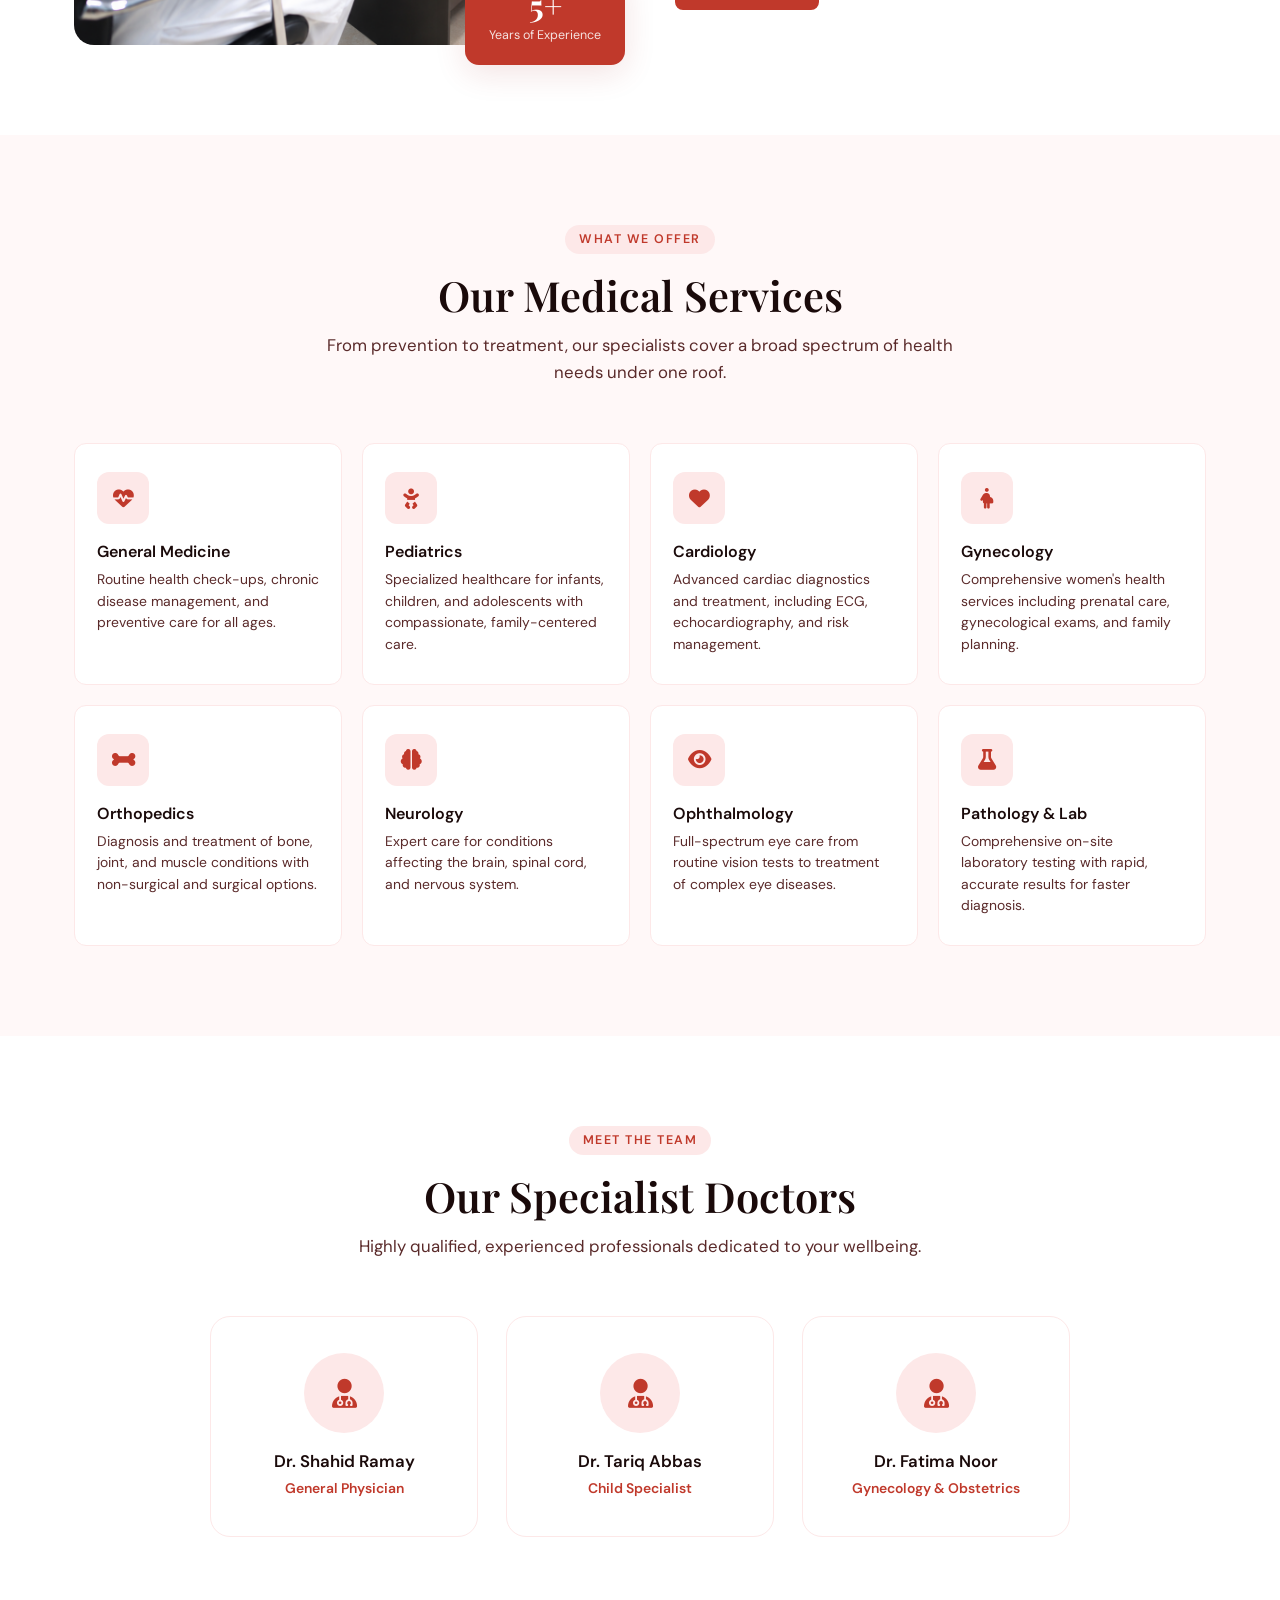
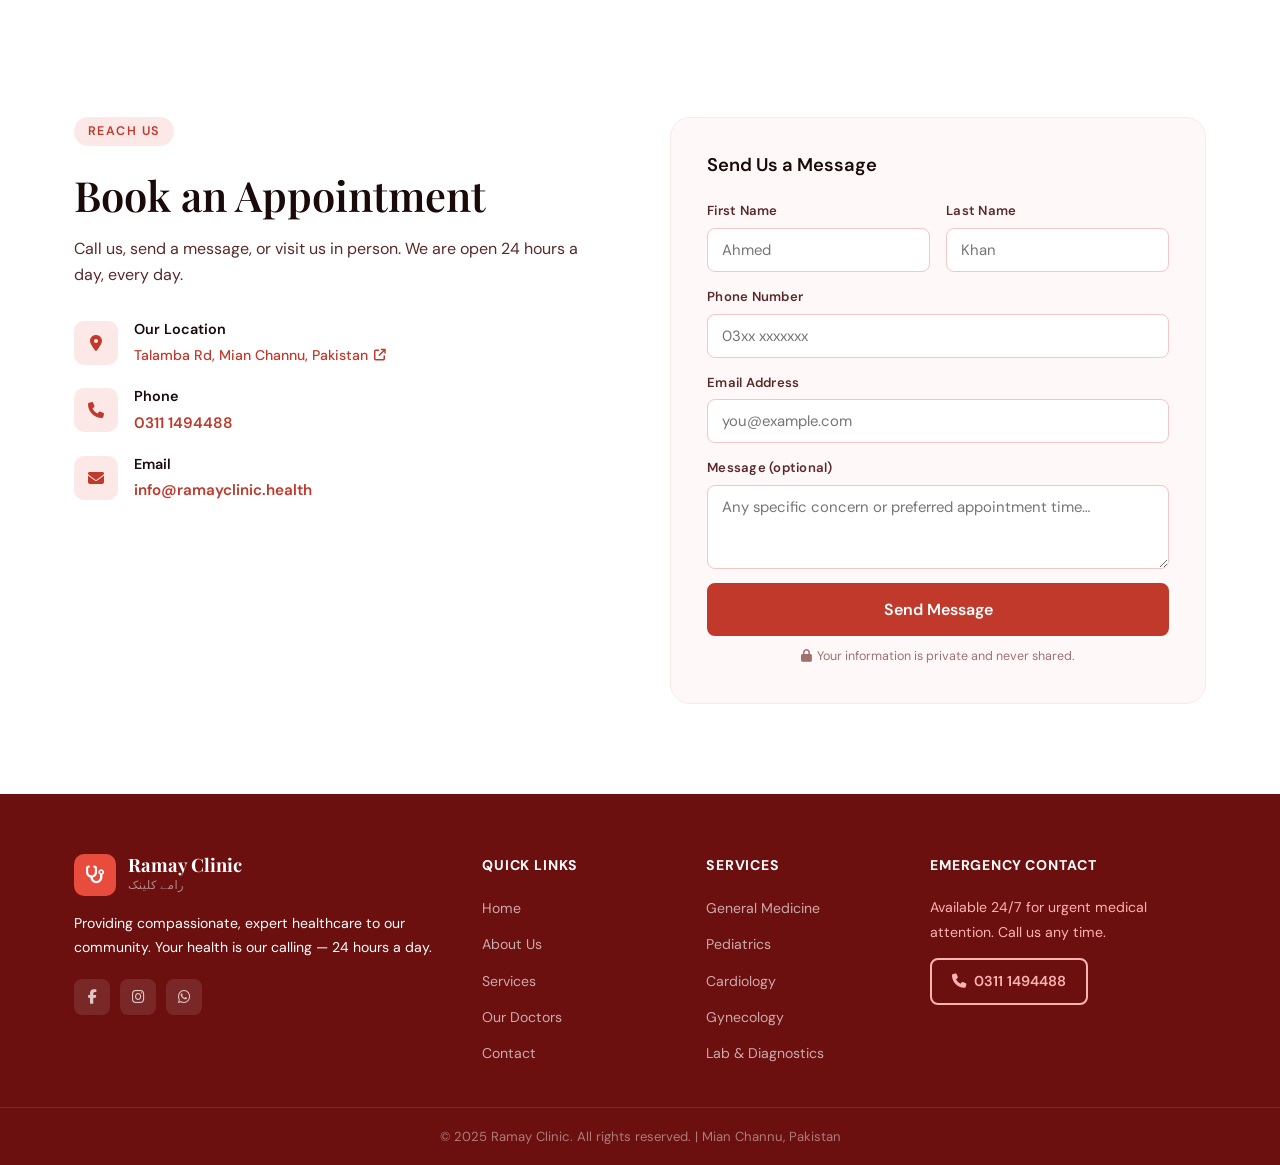
==== commit aa462217: "Update index.html" ====
--- a/index.html
+++ b/index.html
@@ -279,7 +279,7 @@
           </div>
           <div class="form-group">
             <label for="phone">Phone Number</label>
-            <input type="tel" id="phone" placeholder="0311 1494488" required />
+            <input type="tel" id="phone" placeholder="03xx xxxxxxx" required />
           </div>
           <div class="form-group">
             <label for="email">Email Address</label>
@@ -294,7 +294,7 @@
           <p class="form-note"><i class="fa fa-lock"></i> Your information is private and never shared.</p>
           <div class="form-success" id="formSuccess">
             <i class="fa fa-circle-check"></i>
-            <strong>Request Sent!</strong> We are happy to assist you.
+            <strong>Message Sent!</strong> We are happy to assist you.
           </div>
         </form>
       </div>
@@ -314,9 +314,9 @@
         </div>
         <p>Providing compassionate, expert healthcare to our community. Your health is our calling — 24 hours a day.</p>
         <div class="social-links">
-          <a href="#" aria-label="Facebook"><i class="fab fa-facebook-f"></i></a>
-          <a href="#" aria-label="Instagram"><i class="fab fa-instagram"></i></a>
-          <a href="#" aria-label="WhatsApp"><i class="fab fa-whatsapp"></i></a>
+          <a href="https://www.facebook.com/ramayhospital/" aria-label="Facebook"><i class="fab fa-facebook-f"></i></a>
+          <a href="https://www.instagram.com/ramayhospital/" aria-label="Instagram"><i class="fab fa-instagram"></i></a>
+          <a href="https://wa.me/923111494488" aria-label="WhatsApp"><i class="fab fa-whatsapp"></i></a>
         </div>
       </div>
       <div class="footer-col">
